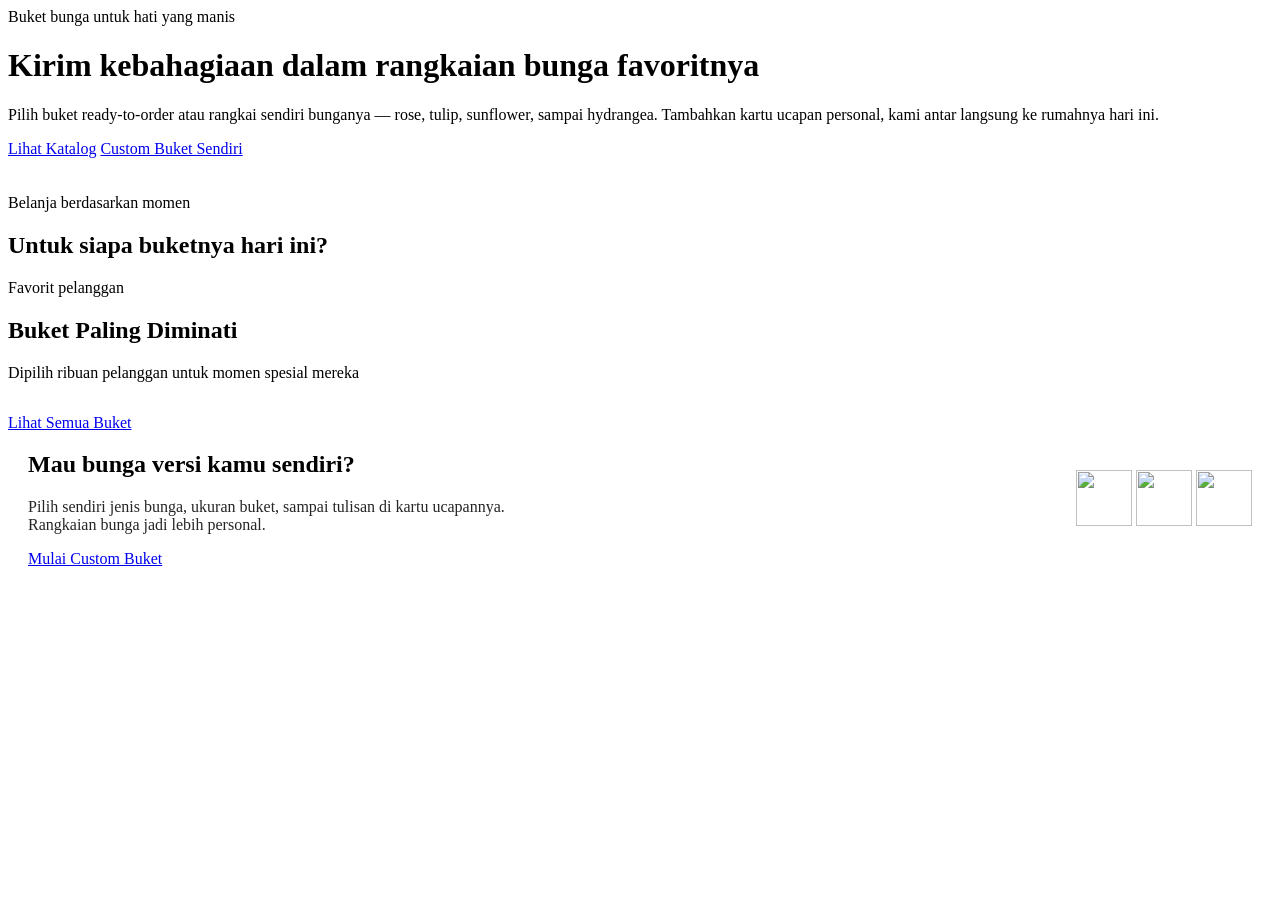
==== index.html @ 4e60175f "Add files via upload" ====
<!DOCTYPE html>
<html lang="id">
<head>
<meta charset="UTF-8">
<meta name="viewport" content="width=device-width, initial-scale=1.0">
<title>Bloomie — Buket Bunga Segar untuk Setiap Momen</title>
<meta name="description" content="Toko buket bunga online: rose, tulip, sunflower, lily, dan lainnya. Bisa custom bunga & kartu ucapan, bayar via QRIS/VA, diantar langsung ke rumahmu.">
<link rel="stylesheet" href="css/style.css">
</head>
<body>

<div id="navbar-placeholder"></div>

<header class="hero">
  <div class="petals-holder" id="petalsHolder"></div>
  <span class="hero-eyebrow">Buket bunga untuk hati yang manis</span>
  <h1>Kirim <span>kebahagiaan</span> dalam rangkaian bunga favoritnya</h1>
  <p class="lead">Pilih buket ready-to-order atau rangkai sendiri bunganya — rose, tulip, sunflower, sampai hydrangea. Tambahkan kartu ucapan personal, kami antar langsung ke rumahnya hari ini.</p>
  <div class="hero-ctas">
    <a href="catalog.html" class="btn btn-primary">Lihat Katalog</a>
    <a href="catalog.html#custom" class="btn btn-secondary">Custom Buket Sendiri</a>
  </div>
  <div class="hero-flowers" aria-hidden="true">
    <img src="assets/flowers/rose.svg" alt="">
    <img src="assets/flowers/tulip.svg" alt="">
    <img src="assets/flowers/sunflower.svg" alt="">
    <img src="assets/flowers/lily.svg" alt="">
    <img src="assets/flowers/hydrangea.svg" alt="">
  </div>
</header>

<div class="pixel-strip" aria-hidden="true">
  <img class="pixel-flower" src="assets/icons/pixel-flower.svg" alt="">
  <img class="pixel-flower" src="assets/icons/pixel-flower.svg" alt="">
  <img class="pixel-flower" src="assets/icons/pixel-flower.svg" alt="">
  <img class="pixel-flower" src="assets/icons/pixel-flower.svg" alt="">
  <img class="pixel-flower" src="assets/icons/pixel-flower.svg" alt="">
  <img class="pixel-flower" src="assets/icons/pixel-flower.svg" alt="">
</div>

<section class="section">
  <div class="container">
    <div class="section-head">
      <span class="eyebrow">Belanja berdasarkan momen</span>
      <h2>Untuk siapa buketnya hari ini?</h2>
    </div>
    <div class="chip-row" id="categoryChips"></div>
  </div>
</section>

<section class="section" style="padding-top:0">
  <div class="container">
    <div class="section-head">
      <span class="eyebrow">Favorit pelanggan</span>
      <h2>Buket Paling Diminati</h2>
      <p>Dipilih ribuan pelanggan untuk momen spesial mereka</p>
    </div>
    <div class="grid" id="featuredGrid"></div>
    <div class="center" style="margin-top:32px">
      <a href="catalog.html" class="btn btn-outline">Lihat Semua Buket</a>
    </div>
  </div>
</section>

<section class="section" style="background:var(--pink); border-radius:40px; margin:0 20px;">
  <div class="container" style="display:flex; align-items:center; justify-content:space-between; gap:24px; flex-wrap:wrap;">
    <div style="max-width:480px">
      <h2>Mau bunga versi kamu sendiri?</h2>
      <p style="color:var(--ink);opacity:.85;margin-top:8px">Pilih sendiri jenis bunga, ukuran buket, sampai tulisan di kartu ucapannya. Rangkaian bunga jadi lebih personal.</p>
      <a href="catalog.html" class="btn btn-primary" style="margin-top:18px">Mulai Custom Buket</a>
    </div>
    <div class="hero-flowers" aria-hidden="true">
      <img src="assets/flowers/gerbera.svg" alt="" style="width:56px;height:56px">
      <img src="assets/flowers/daisy.svg" alt="" style="width:56px;height:56px">
      <img src="assets/flowers/anyelir.svg" alt="" style="width:56px;height:56px">
    </div>
  </div>
</section>

<div id="footer-placeholder"></div>

<script src="js/data.js"></script>
<script src="js/app.js"></script>
<script>
  renderChrome('home');
  initPetals(document.getElementById('petalsHolder'), 10);

  const chipsEl = document.getElementById('categoryChips');
  chipsEl.innerHTML = CATEGORIES.map(c => `
    <a href="catalog.html?cat=${c.id}" class="chip">
      <img src="${c.icon}" alt="">
      <span>${c.name}</span>
    </a>`).join('');

  const featured = PRODUCTS.filter(p => p.badge === 'Best Seller').slice(0,4);
  const featuredGrid = document.getElementById('featuredGrid');
  featuredGrid.innerHTML = featured.map(p => `
    <div class="card">
      <div class="card-media">
        <a href="product.html?id=${p.id}"><img src="${p.img}" alt="${p.name}"></a>
        <button class="wish-btn ${isWished(p.id)?'active':''}" data-id="${p.id}" aria-label="Wishlist">
          <img src="assets/icons/heart-outline.svg" width="18" height="18" alt="">
        </button>
      </div>
      <div class="card-body">
        <span class="card-cat">${p.badge||''}</span>
        <a href="product.html?id=${p.id}"><h3 class="card-title">${p.name}</h3></a>
        <span class="card-price">${formatIDR(p.price)}</span>
      </div>
      <div class="card-foot">
        <a href="product.html?id=${p.id}" class="btn btn-primary btn-sm btn-block">Lihat Detail</a>
      </div>
    </div>`).join('');

  featuredGrid.querySelectorAll('.wish-btn').forEach(btn=>{
    btn.addEventListener('click', ()=>{
      const wished = toggleWishlist(btn.dataset.id);
      btn.classList.toggle('active', wished);
    });
  });
</script>
</body>
</html>
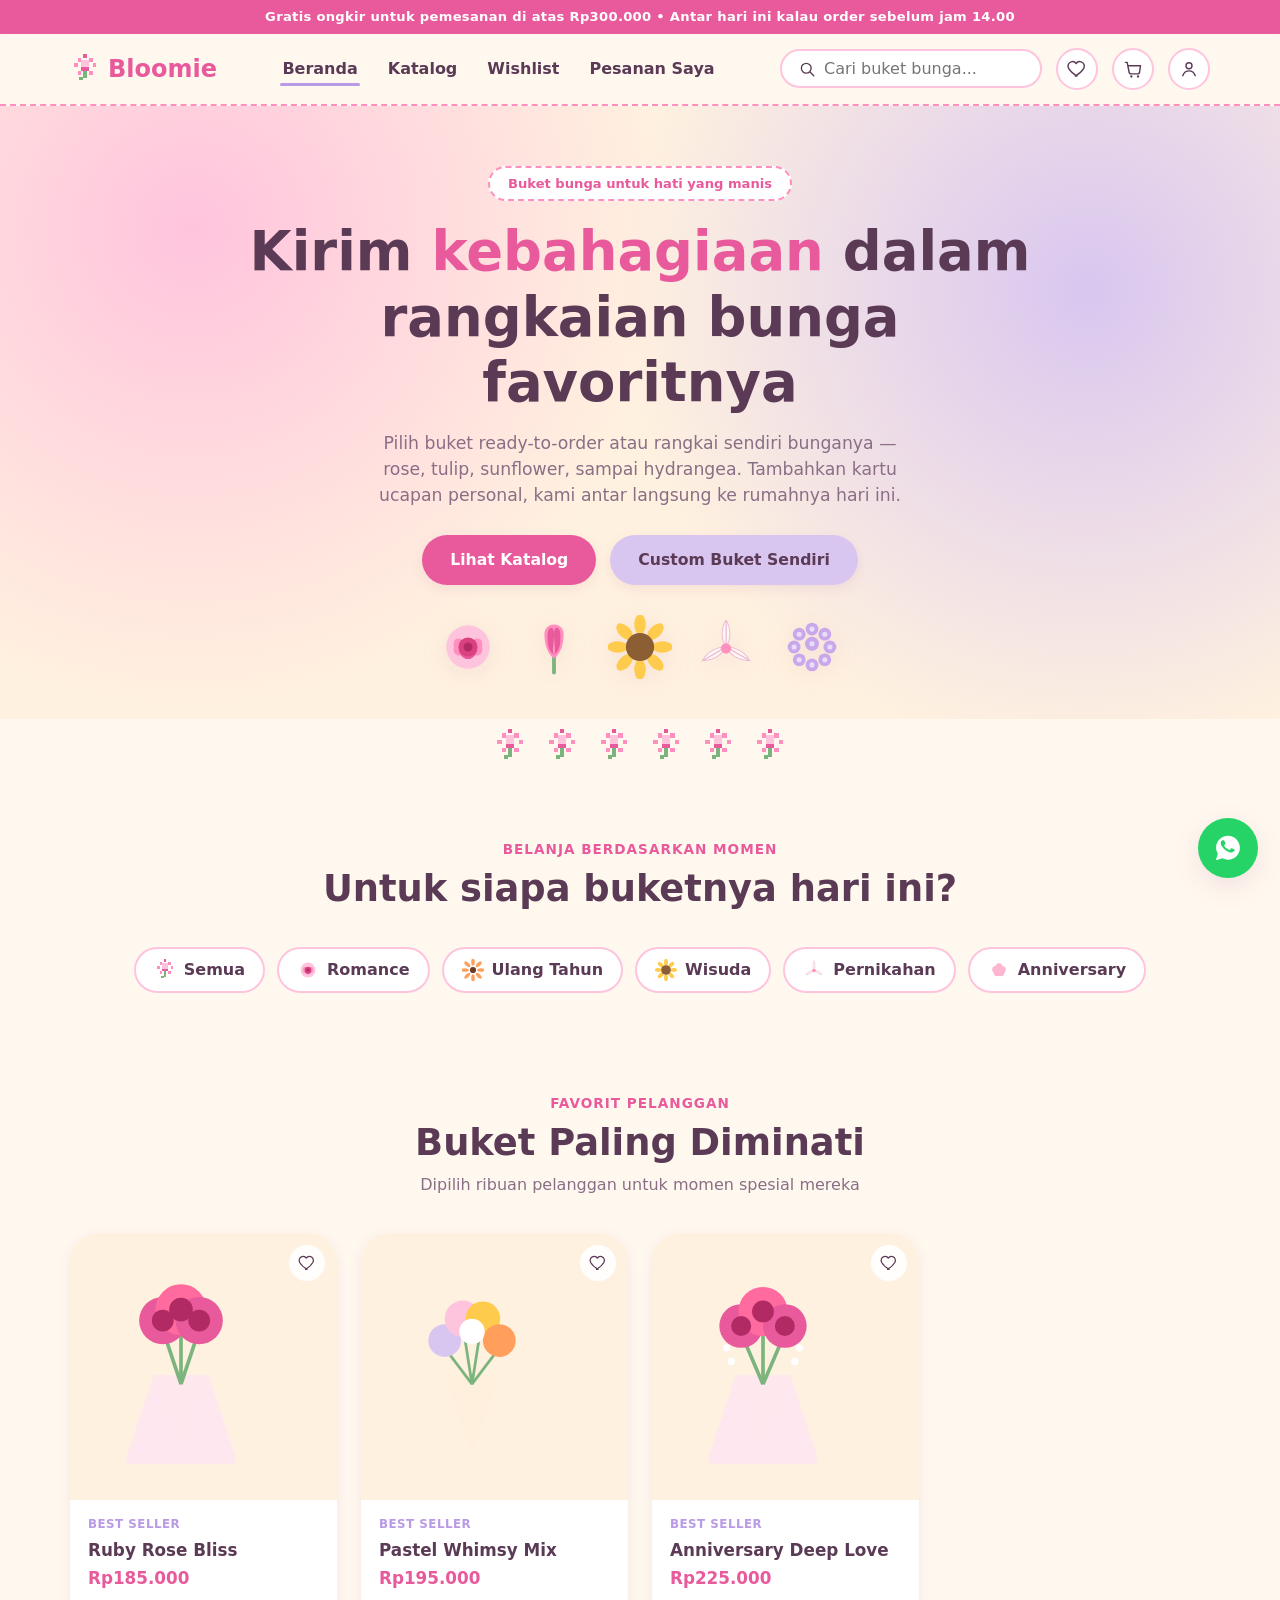
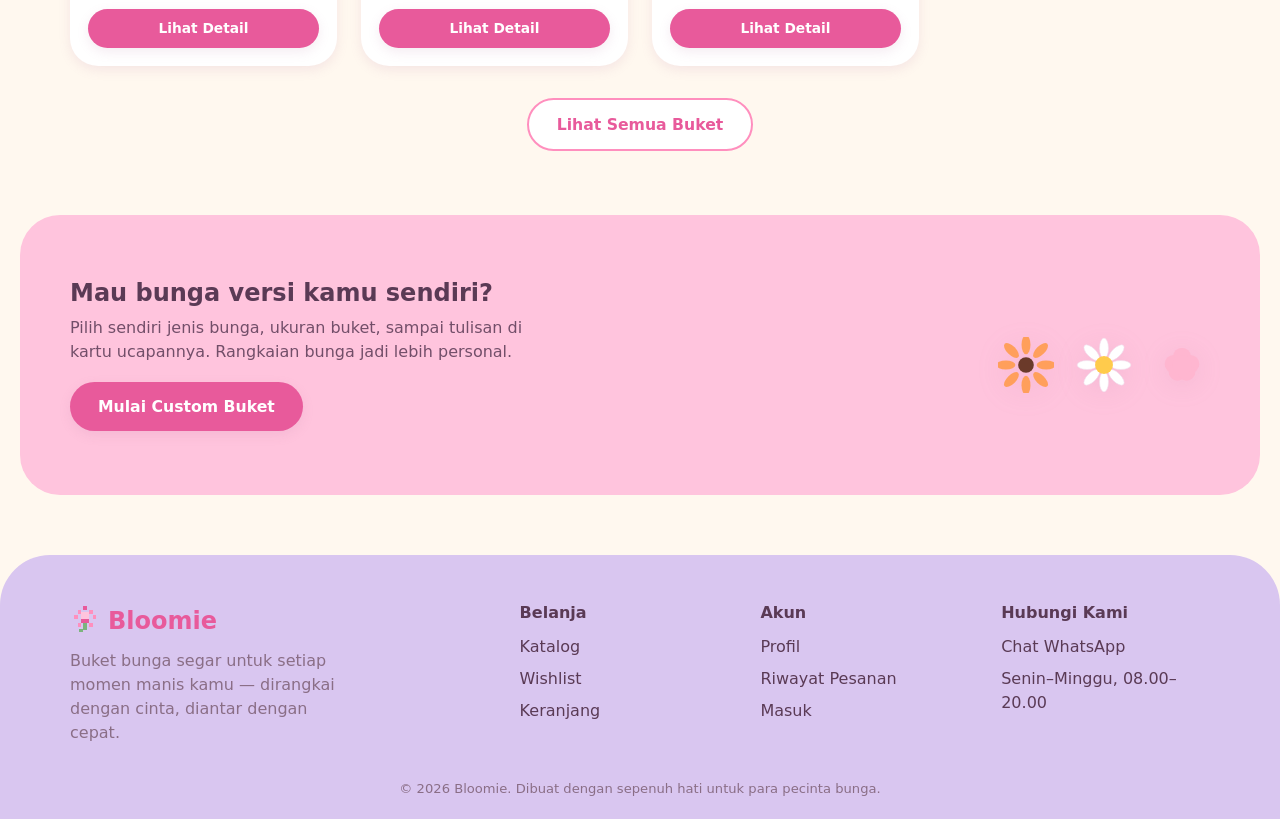
==== commit 0f07e725: "Add files via upload" ====
--- a/index.html
+++ b/index.html
@@ -5,7 +5,7 @@
 <meta name="viewport" content="width=device-width, initial-scale=1.0">
 <title>Bloomie — Buket Bunga Segar untuk Setiap Momen</title>
 <meta name="description" content="Toko buket bunga online: rose, tulip, sunflower, lily, dan lainnya. Bisa custom bunga & kartu ucapan, bayar via QRIS/VA, diantar langsung ke rumahmu.">
-<link rel="stylesheet" href="css/style.css">
+<link rel="stylesheet" href="style.css">
 </head>
 <body>
 
@@ -21,21 +21,21 @@
     <a href="catalog.html#custom" class="btn btn-secondary">Custom Buket Sendiri</a>
   </div>
   <div class="hero-flowers" aria-hidden="true">
-    <img src="assets/flowers/rose.svg" alt="">
-    <img src="assets/flowers/tulip.svg" alt="">
-    <img src="assets/flowers/sunflower.svg" alt="">
-    <img src="assets/flowers/lily.svg" alt="">
-    <img src="assets/flowers/hydrangea.svg" alt="">
+    <img src="flower-rose.svg" alt="">
+    <img src="flower-tulip.svg" alt="">
+    <img src="flower-sunflower.svg" alt="">
+    <img src="flower-lily.svg" alt="">
+    <img src="flower-hydrangea.svg" alt="">
   </div>
 </header>
 
 <div class="pixel-strip" aria-hidden="true">
-  <img class="pixel-flower" src="assets/icons/pixel-flower.svg" alt="">
-  <img class="pixel-flower" src="assets/icons/pixel-flower.svg" alt="">
-  <img class="pixel-flower" src="assets/icons/pixel-flower.svg" alt="">
-  <img class="pixel-flower" src="assets/icons/pixel-flower.svg" alt="">
-  <img class="pixel-flower" src="assets/icons/pixel-flower.svg" alt="">
-  <img class="pixel-flower" src="assets/icons/pixel-flower.svg" alt="">
+  <img class="pixel-flower" src="icon-pixel-flower.svg" alt="">
+  <img class="pixel-flower" src="icon-pixel-flower.svg" alt="">
+  <img class="pixel-flower" src="icon-pixel-flower.svg" alt="">
+  <img class="pixel-flower" src="icon-pixel-flower.svg" alt="">
+  <img class="pixel-flower" src="icon-pixel-flower.svg" alt="">
+  <img class="pixel-flower" src="icon-pixel-flower.svg" alt="">
 </div>
 
 <section class="section">
@@ -70,17 +70,17 @@
       <a href="catalog.html" class="btn btn-primary" style="margin-top:18px">Mulai Custom Buket</a>
     </div>
     <div class="hero-flowers" aria-hidden="true">
-      <img src="assets/flowers/gerbera.svg" alt="" style="width:56px;height:56px">
-      <img src="assets/flowers/daisy.svg" alt="" style="width:56px;height:56px">
-      <img src="assets/flowers/anyelir.svg" alt="" style="width:56px;height:56px">
+      <img src="flower-gerbera.svg" alt="" style="width:56px;height:56px">
+      <img src="flower-daisy.svg" alt="" style="width:56px;height:56px">
+      <img src="flower-anyelir.svg" alt="" style="width:56px;height:56px">
     </div>
   </div>
 </section>
 
 <div id="footer-placeholder"></div>
 
-<script src="js/data.js"></script>
-<script src="js/app.js"></script>
+<script src="data.js"></script>
+<script src="app.js"></script>
 <script>
   renderChrome('home');
   initPetals(document.getElementById('petalsHolder'), 10);
@@ -99,7 +99,7 @@
       <div class="card-media">
         <a href="product.html?id=${p.id}"><img src="${p.img}" alt="${p.name}"></a>
         <button class="wish-btn ${isWished(p.id)?'active':''}" data-id="${p.id}" aria-label="Wishlist">
-          <img src="assets/icons/heart-outline.svg" width="18" height="18" alt="">
+          <img src="icon-heart-outline.svg" width="18" height="18" alt="">
         </button>
       </div>
       <div class="card-body">
--- a/style.css
+++ b/style.css
@@ -0,0 +1,438 @@
+/* =========================================================
+   BLOOMIE — Flower Bouquet Shop
+   Design tokens: pink / cream / lilac, cute rounded type,
+   pixel-flower motif as the signature decorative element.
+   ========================================================= */
+
+@import url('https://fonts.googleapis.com/css2?family=Baloo+2:wght@500;600;700;800&family=Quicksand:wght@400;500;600;700&display=swap');
+
+:root{
+  --pink:        #FFC4DD;
+  --pink-dark:   #FF8FBE;
+  --pink-deep:   #E85A9B;
+  --cream:       #FFF8EF;
+  --cream-soft:  #FFF1DF;
+  --lilac:       #D9C6F0;
+  --lilac-dark:  #B99AE6;
+  --ink:         #5A3A55;
+  --ink-soft:    #8A6E86;
+  --white:       #FFFFFF;
+  --shadow:      0 8px 24px rgba(184, 120, 160, 0.18);
+  --shadow-sm:   0 4px 12px rgba(184, 120, 160, 0.14);
+  --radius-lg:   28px;
+  --radius-md:   18px;
+  --radius-sm:   12px;
+  --radius-pill: 999px;
+  --font-display:'Baloo 2', system-ui, sans-serif;
+  --font-body:   'Quicksand', system-ui, sans-serif;
+}
+
+*{ box-sizing:border-box; margin:0; padding:0; }
+html{ scroll-behavior:smooth; }
+body{
+  font-family:var(--font-body);
+  background:var(--cream);
+  color:var(--ink);
+  line-height:1.5;
+  overflow-x:hidden;
+}
+img{ max-width:100%; display:block; }
+a{ text-decoration:none; color:inherit; }
+ul{ list-style:none; }
+button, input, select, textarea{ font-family:inherit; font-size:1rem; }
+h1,h2,h3,h4{ font-family:var(--font-display); color:var(--ink); line-height:1.2; }
+
+:focus-visible{
+  outline:3px solid var(--pink-deep);
+  outline-offset:2px;
+}
+
+@media (prefers-reduced-motion: reduce){
+  *{ animation-duration:0.01ms !important; animation-iteration-count:1 !important; transition-duration:0.01ms !important; }
+}
+
+.container{ max-width:1180px; margin:0 auto; padding:0 20px; }
+
+/* ---------- Buttons ---------- */
+.btn{
+  display:inline-flex; align-items:center; justify-content:center; gap:8px;
+  padding:13px 28px;
+  border:none; border-radius:var(--radius-pill);
+  font-family:var(--font-display); font-weight:600; font-size:0.98rem;
+  cursor:pointer;
+  transition:transform .18s cubic-bezier(.34,1.56,.64,1), box-shadow .18s ease, background .18s ease;
+  box-shadow:var(--shadow-sm);
+}
+.btn:hover{ transform:translateY(-2px) rotate(-1deg) scale(1.03); }
+.btn:active{ transform:translateY(0) scale(0.97); }
+.btn-primary{ background:var(--pink-deep); color:var(--white); }
+.btn-primary:hover{ background:#d94a8c; }
+.btn-secondary{ background:var(--lilac); color:var(--ink); }
+.btn-secondary:hover{ background:var(--lilac-dark); color:var(--white); }
+.btn-outline{ background:var(--white); color:var(--pink-deep); border:2px solid var(--pink-dark); box-shadow:none; }
+.btn-outline:hover{ background:var(--pink); }
+.btn-ghost{ background:transparent; color:var(--ink); box-shadow:none; padding:10px 16px; }
+.btn-block{ width:100%; }
+.btn-sm{ padding:9px 18px; font-size:0.86rem; }
+
+/* ---------- Top announcement bar ---------- */
+.announce{
+  background:var(--pink-deep); color:var(--white);
+  text-align:center; font-size:0.82rem; font-weight:600;
+  padding:7px 12px; letter-spacing:.3px;
+}
+
+/* ---------- Navbar ---------- */
+.navbar{
+  position:sticky; top:0; z-index:100;
+  background:rgba(255,248,239,0.92); backdrop-filter:blur(8px);
+  border-bottom:2px dashed var(--pink-dark);
+}
+.nav-inner{
+  display:flex; align-items:center; justify-content:space-between;
+  padding:14px 20px; gap:16px;
+}
+.logo{
+  display:flex; align-items:center; gap:8px;
+  font-family:var(--font-display); font-weight:800; font-size:1.5rem; color:var(--pink-deep);
+}
+.logo .logo-pixel{ width:30px; height:30px; }
+.nav-links{ display:flex; gap:26px; align-items:center; }
+.nav-links a{
+  font-weight:600; color:var(--ink); position:relative; padding:6px 2px;
+}
+.nav-links a::after{
+  content:''; position:absolute; left:0; bottom:-2px; width:0; height:3px;
+  background:var(--lilac-dark); border-radius:2px; transition:width .2s ease;
+}
+.nav-links a:hover::after, .nav-links a.active::after{ width:100%; }
+.nav-actions{ display:flex; align-items:center; gap:14px; }
+.icon-btn{
+  position:relative; width:42px; height:42px; border-radius:50%;
+  background:var(--white); border:2px solid var(--pink); display:flex;
+  align-items:center; justify-content:center; cursor:pointer;
+  transition:transform .18s ease, background .18s ease;
+}
+.icon-btn:hover{ transform:scale(1.1) rotate(-6deg); background:var(--pink); }
+.icon-btn svg{ width:20px; height:20px; }
+.badge{
+  position:absolute; top:-6px; right:-6px; background:var(--pink-deep); color:#fff;
+  font-size:0.65rem; font-weight:700; min-width:18px; height:18px; border-radius:50%;
+  display:flex; align-items:center; justify-content:center; padding:0 4px;
+}
+.search-box{
+  display:flex; align-items:center; gap:8px; background:var(--white);
+  border:2px solid var(--pink); border-radius:var(--radius-pill); padding:8px 16px;
+  min-width:220px;
+}
+.search-box input{ border:none; outline:none; background:transparent; flex:1; color:var(--ink); }
+.hamburger{ display:none; background:none; border:none; cursor:pointer; }
+
+@media(max-width:900px){
+  .nav-links{
+    position:fixed; inset:64px 0 auto 0; background:var(--cream); flex-direction:column;
+    padding:20px; gap:18px; box-shadow:var(--shadow); transform:translateY(-120%);
+    transition:transform .25s ease; border-bottom:3px dashed var(--pink-dark);
+  }
+  .nav-links.open{ transform:translateY(0); }
+  .hamburger{ display:block; }
+  .search-box{ display:none; }
+}
+
+/* ---------- Pixel flower motif ---------- */
+.pixel-strip{
+  display:flex; align-items:flex-end; justify-content:center; gap:18px;
+  padding:10px 0; overflow:hidden; flex-wrap:wrap;
+}
+.pixel-flower{ width:34px; height:34px; animation:bloom-bounce 2.6s ease-in-out infinite; }
+.pixel-flower:nth-child(2n){ animation-delay:.3s; }
+.pixel-flower:nth-child(3n){ animation-delay:.6s; }
+.pixel-flower:nth-child(4n){ animation-delay:.9s; }
+@keyframes bloom-bounce{
+  0%,100%{ transform:translateY(0) rotate(0deg); }
+  50%{ transform:translateY(-8px) rotate(-6deg); }
+}
+
+.petal-fall{ position:fixed; inset:0; pointer-events:none; z-index:5; overflow:hidden; }
+.petal{
+  position:absolute; top:-30px; width:14px; height:14px; opacity:.85;
+  animation:fall linear infinite;
+}
+@keyframes fall{
+  0%{ transform:translateY(0) translateX(0) rotate(0deg); }
+  100%{ transform:translateY(110vh) translateX(var(--drift,30px)) rotate(360deg); }
+}
+
+/* ---------- Hero ---------- */
+.hero{
+  position:relative; padding:60px 20px 40px; text-align:center;
+  background:
+    radial-gradient(circle at 15% 20%, var(--pink) 0%, transparent 40%),
+    radial-gradient(circle at 85% 30%, var(--lilac) 0%, transparent 40%),
+    var(--cream-soft);
+  overflow:hidden;
+}
+.hero-eyebrow{
+  display:inline-block; background:var(--white); color:var(--pink-deep);
+  font-weight:700; font-size:0.82rem; padding:6px 18px; border-radius:var(--radius-pill);
+  border:2px dashed var(--pink-dark); margin-bottom:18px;
+}
+.hero h1{
+  font-size:clamp(2rem, 5vw, 3.4rem); font-weight:800; max-width:820px; margin:0 auto 16px;
+}
+.hero h1 span{ color:var(--pink-deep); position:relative; }
+.hero p.lead{ max-width:560px; margin:0 auto 26px; color:var(--ink-soft); font-size:1.08rem; }
+.hero-ctas{ display:flex; gap:14px; justify-content:center; flex-wrap:wrap; margin-bottom:30px; }
+
+.hero-flowers{
+  display:flex; justify-content:center; gap:22px; flex-wrap:wrap; margin-top:20px;
+}
+.hero-flowers img{ width:64px; height:64px; animation:float-y 3.4s ease-in-out infinite; filter:drop-shadow(var(--shadow-sm)); }
+.hero-flowers img:nth-child(2n){ animation-delay:.4s; }
+.hero-flowers img:nth-child(3n){ animation-delay:.8s; }
+@keyframes float-y{ 0%,100%{transform:translateY(0);} 50%{transform:translateY(-14px);} }
+
+/* ---------- Section heading ---------- */
+.section{ padding:64px 0; }
+.section-head{ text-align:center; margin-bottom:36px; }
+.section-head .eyebrow{
+  color:var(--pink-deep); font-weight:700; font-size:0.85rem; letter-spacing:1px; text-transform:uppercase;
+}
+.section-head h2{ font-size:clamp(1.6rem,3vw,2.3rem); margin-top:6px; }
+.section-head p{ color:var(--ink-soft); margin-top:8px; }
+
+/* ---------- Category chips ---------- */
+.chip-row{ display:flex; gap:12px; flex-wrap:wrap; justify-content:center; margin-bottom:34px; }
+.chip{
+  display:flex; align-items:center; gap:8px; background:var(--white); border:2px solid var(--pink);
+  border-radius:var(--radius-pill); padding:9px 18px; font-weight:600; cursor:pointer;
+  transition:all .18s ease;
+}
+.chip img{ width:22px; height:22px; }
+.chip:hover, .chip.active{ background:var(--pink-deep); color:var(--white); border-color:var(--pink-deep); transform:translateY(-2px); }
+
+/* ---------- Product grid & card ---------- */
+.grid{
+  display:grid; grid-template-columns:repeat(auto-fill, minmax(240px,1fr)); gap:24px;
+}
+.card{
+  background:var(--white); border-radius:var(--radius-lg); overflow:hidden;
+  box-shadow:var(--shadow-sm); transition:transform .2s ease, box-shadow .2s ease;
+  display:flex; flex-direction:column; position:relative;
+}
+.card:hover{ transform:translateY(-6px) rotate(-.6deg); box-shadow:var(--shadow); }
+.card-media{
+  aspect-ratio:1/1; background:var(--cream-soft); display:flex; align-items:center; justify-content:center;
+  padding:20px; position:relative;
+}
+.card-media img{ width:80%; transition:transform .3s ease; }
+.card:hover .card-media img{ transform:scale(1.08) rotate(2deg); }
+.wish-btn{
+  position:absolute; top:12px; right:12px; width:36px; height:36px; border-radius:50%;
+  background:rgba(255,255,255,.9); border:none; display:flex; align-items:center; justify-content:center;
+  cursor:pointer; transition:transform .15s ease;
+}
+.wish-btn:hover{ transform:scale(1.15); }
+.wish-btn svg{ width:18px; height:18px; }
+.wish-btn.active svg path{ fill:var(--pink-deep); stroke:var(--pink-deep); }
+.card-body{ padding:16px 18px 18px; display:flex; flex-direction:column; gap:6px; flex:1; }
+.card-cat{ font-size:0.74rem; color:var(--lilac-dark); font-weight:700; text-transform:uppercase; letter-spacing:.5px; }
+.card-title{ font-family:var(--font-display); font-weight:700; font-size:1.05rem; }
+.card-price{ color:var(--pink-deep); font-weight:700; margin-top:auto; font-size:1.05rem; }
+.card-foot{ display:flex; gap:8px; padding:0 18px 18px; }
+
+.empty-state{
+  text-align:center; padding:60px 20px; color:var(--ink-soft);
+}
+.empty-state img{ width:90px; margin:0 auto 16px; }
+
+/* ---------- Footer ---------- */
+.footer{
+  background:var(--lilac); color:var(--ink); padding:48px 0 20px; margin-top:60px;
+  border-top-left-radius:50px; border-top-right-radius:50px;
+}
+.footer-grid{ display:grid; grid-template-columns:2fr 1fr 1fr 1fr; gap:32px; }
+.footer h4{ margin-bottom:12px; font-size:1rem; }
+.footer ul li{ margin-bottom:8px; }
+.footer ul a:hover{ text-decoration:underline; }
+.footer-bottom{ text-align:center; margin-top:34px; font-size:0.82rem; color:var(--ink-soft); }
+@media(max-width:760px){ .footer-grid{ grid-template-columns:1fr 1fr; } }
+
+/* ---------- WhatsApp float ---------- */
+.wa-float{
+  position:fixed; bottom:22px; right:22px; z-index:200;
+  width:60px; height:60px; border-radius:50%; background:#25D366; color:#fff;
+  display:flex; align-items:center; justify-content:center; box-shadow:var(--shadow);
+  animation:wa-pulse 2.4s ease-in-out infinite; cursor:pointer;
+}
+.wa-float svg{ width:30px; height:30px; }
+@keyframes wa-pulse{
+  0%,100%{ box-shadow:0 0 0 0 rgba(37,211,102,.5), var(--shadow); }
+  50%{ box-shadow:0 0 0 12px rgba(37,211,102,0), var(--shadow); }
+}
+
+/* ---------- Breadcrumb ---------- */
+.breadcrumb{ font-size:0.86rem; color:var(--ink-soft); margin:18px 0; }
+.breadcrumb a:hover{ text-decoration:underline; }
+
+/* ---------- Product detail ---------- */
+.product-detail{ display:grid; grid-template-columns:1fr 1fr; gap:48px; padding:20px 0 60px; align-items:flex-start; }
+.product-gallery{
+  background:var(--cream-soft); border-radius:var(--radius-lg); padding:40px;
+  display:flex; align-items:center; justify-content:center; position:sticky; top:100px;
+}
+.product-gallery img{ width:70%; animation:float-y 4s ease-in-out infinite; }
+.product-info h1{ font-size:1.9rem; margin-bottom:8px; }
+.product-price{ font-size:1.6rem; color:var(--pink-deep); font-weight:800; margin-bottom:16px; }
+.product-desc{ color:var(--ink-soft); margin-bottom:22px; }
+
+.option-block{ margin-bottom:24px; }
+.option-block > label{ font-weight:700; display:block; margin-bottom:10px; }
+.flower-picker{ display:grid; grid-template-columns:repeat(auto-fill,minmax(90px,1fr)); gap:10px; }
+.flower-option{
+  border:2px solid var(--pink); border-radius:var(--radius-md); padding:10px; text-align:center;
+  cursor:pointer; background:var(--white); transition:all .15s ease; position:relative;
+}
+.flower-option img{ width:44px; height:44px; margin:0 auto 6px; }
+.flower-option span{ font-size:0.76rem; font-weight:600; display:block; }
+.flower-option .qty-badge{
+  position:absolute; top:-8px; right:-8px; background:var(--pink-deep); color:#fff;
+  width:22px; height:22px; border-radius:50%; font-size:0.72rem; font-weight:700;
+  display:none; align-items:center; justify-content:center;
+}
+.flower-option.selected{ border-color:var(--pink-deep); background:var(--pink); }
+.flower-option.selected .qty-badge{ display:flex; }
+.qty-row{ display:flex; align-items:center; justify-content:center; gap:6px; margin-top:6px; }
+.qty-row button{
+  width:22px; height:22px; border-radius:50%; border:none; background:var(--pink-deep); color:#fff;
+  font-weight:700; cursor:pointer; line-height:1;
+}
+
+.size-row{ display:flex; gap:10px; flex-wrap:wrap; }
+.size-pill{
+  border:2px solid var(--pink); border-radius:var(--radius-pill); padding:9px 20px; cursor:pointer;
+  font-weight:600; background:var(--white); transition:all .15s ease;
+}
+.size-pill.selected{ background:var(--pink-deep); color:#fff; border-color:var(--pink-deep); }
+
+textarea.card-note{
+  width:100%; border:2px solid var(--pink); border-radius:var(--radius-md); padding:12px 14px;
+  resize:vertical; min-height:90px; outline:none; background:var(--white);
+}
+textarea.card-note:focus{ border-color:var(--pink-deep); }
+.char-count{ font-size:0.78rem; color:var(--ink-soft); text-align:right; margin-top:4px; }
+
+.qty-stepper{ display:flex; align-items:center; gap:14px; margin-bottom:20px; }
+.qty-stepper button{
+  width:38px; height:38px; border-radius:50%; border:2px solid var(--pink-dark); background:var(--white);
+  font-size:1.1rem; font-weight:700; cursor:pointer;
+}
+.qty-stepper span{ font-weight:700; font-size:1.1rem; min-width:24px; text-align:center; }
+.product-total{ font-weight:700; font-size:1.1rem; margin:16px 0; }
+.action-row{ display:flex; gap:12px; }
+
+@media(max-width:860px){
+  .product-detail{ grid-template-columns:1fr; }
+  .product-gallery{ position:static; }
+}
+
+/* ---------- Cart ---------- */
+.cart-layout{ display:grid; grid-template-columns:2fr 1fr; gap:32px; padding:30px 0 70px; align-items:flex-start; }
+.cart-item{
+  display:flex; gap:16px; background:var(--white); border-radius:var(--radius-md);
+  padding:16px; box-shadow:var(--shadow-sm); margin-bottom:16px; position:relative;
+}
+.cart-item img{ width:80px; height:80px; background:var(--cream-soft); border-radius:var(--radius-sm); padding:8px; }
+.cart-item-info{ flex:1; }
+.cart-item-info .name{ font-weight:700; font-family:var(--font-display); }
+.cart-item-info .meta{ font-size:0.82rem; color:var(--ink-soft); margin:4px 0; }
+.cart-item-remove{
+  position:absolute; top:10px; right:10px; background:none; border:none; cursor:pointer;
+  color:var(--ink-soft); font-size:1.1rem;
+}
+.cart-item-remove:hover{ color:var(--pink-deep); }
+.summary-box{
+  background:var(--white); border-radius:var(--radius-lg); padding:24px; box-shadow:var(--shadow-sm);
+  position:sticky; top:100px;
+}
+.summary-row{ display:flex; justify-content:space-between; margin-bottom:10px; color:var(--ink-soft); }
+.summary-row.total{ color:var(--ink); font-weight:700; font-size:1.15rem; border-top:2px dashed var(--pink); padding-top:12px; margin-top:12px; }
+
+/* ---------- Forms ---------- */
+.form-card{
+  background:var(--white); border-radius:var(--radius-lg); padding:34px; box-shadow:var(--shadow-sm);
+  max-width:480px; margin:40px auto;
+}
+.form-card h2{ text-align:center; margin-bottom:6px; }
+.form-card p.sub{ text-align:center; color:var(--ink-soft); margin-bottom:24px; font-size:0.9rem; }
+.field{ margin-bottom:16px; }
+.field label{ display:block; font-weight:600; margin-bottom:6px; font-size:0.9rem; }
+.field input, .field select, .field textarea{
+  width:100%; border:2px solid var(--pink); border-radius:var(--radius-sm); padding:11px 14px;
+  outline:none; background:var(--cream); transition:border-color .15s ease;
+}
+.field input:focus, .field select:focus, .field textarea:focus{ border-color:var(--pink-deep); background:var(--white); }
+.form-foot{ text-align:center; margin-top:16px; font-size:0.9rem; color:var(--ink-soft); }
+.form-foot a{ color:var(--pink-deep); font-weight:700; }
+.form-error{ background:#FFE3EC; color:#B23A63; padding:10px 14px; border-radius:var(--radius-sm); font-size:0.86rem; margin-bottom:14px; display:none; }
+
+/* ---------- Payment method cards ---------- */
+.pay-methods{ display:flex; flex-direction:column; gap:12px; }
+.pay-method{
+  border:2px solid var(--pink); border-radius:var(--radius-md); padding:14px 16px; cursor:pointer;
+  display:flex; align-items:center; gap:14px; transition:all .15s ease; background:var(--white);
+}
+.pay-method.selected{ border-color:var(--pink-deep); background:var(--pink); }
+.pay-method .pm-icon{
+  width:44px; height:44px; border-radius:10px; background:var(--cream-soft); display:flex;
+  align-items:center; justify-content:center; font-weight:800; font-family:var(--font-display); color:var(--pink-deep);
+  flex-shrink:0;
+}
+.pay-method .pm-name{ font-weight:700; }
+.pay-method .pm-desc{ font-size:0.8rem; color:var(--ink-soft); }
+.va-box{
+  background:var(--cream-soft); border:2px dashed var(--pink-dark); border-radius:var(--radius-md);
+  padding:18px; text-align:center; margin-top:16px;
+}
+.va-code{ font-family:var(--font-display); font-size:1.5rem; font-weight:800; color:var(--pink-deep); letter-spacing:2px; margin:8px 0; }
+.copy-btn{ font-size:0.8rem; }
+
+/* ---------- Order history ---------- */
+.order-card{
+  background:var(--white); border-radius:var(--radius-md); padding:18px 20px; box-shadow:var(--shadow-sm);
+  margin-bottom:16px;
+}
+.order-head{ display:flex; justify-content:space-between; align-items:center; flex-wrap:wrap; gap:8px; margin-bottom:10px; }
+.order-status{
+  font-size:0.76rem; font-weight:700; padding:5px 12px; border-radius:var(--radius-pill);
+  background:var(--lilac); color:var(--ink);
+}
+.order-status.paid{ background:#CDEFDB; color:#2E7D50; }
+.order-status.pending{ background:#FFE7C2; color:#A6650A; }
+.order-items-mini{ display:flex; gap:8px; flex-wrap:wrap; margin-bottom:10px; }
+.order-items-mini img{ width:44px; height:44px; background:var(--cream-soft); border-radius:8px; padding:4px; }
+
+/* ---------- Profile ---------- */
+.profile-grid{ display:grid; grid-template-columns:220px 1fr; gap:28px; padding:30px 0 60px; }
+.profile-nav{ display:flex; flex-direction:column; gap:8px; }
+.profile-nav button{
+  text-align:left; padding:12px 16px; border-radius:var(--radius-md); border:none; background:var(--white);
+  cursor:pointer; font-weight:600; box-shadow:var(--shadow-sm);
+}
+.profile-nav button.active{ background:var(--pink-deep); color:#fff; }
+.profile-panel{ background:var(--white); border-radius:var(--radius-lg); padding:28px; box-shadow:var(--shadow-sm); }
+@media(max-width:760px){ .profile-grid{ grid-template-columns:1fr; } }
+
+/* ---------- Toast ---------- */
+.toast{
+  position:fixed; bottom:26px; left:50%; transform:translateX(-50%) translateY(20px);
+  background:var(--ink); color:#fff; padding:12px 22px; border-radius:var(--radius-pill);
+  font-weight:600; box-shadow:var(--shadow); z-index:400; opacity:0; pointer-events:none;
+  transition:all .25s ease;
+}
+.toast.show{ opacity:1; transform:translateX(-50%) translateY(0); }
+
+/* ---------- Utility ---------- */
+.mt-0{margin-top:0;} .center{text-align:center;}
+.flex{ display:flex; } .gap-8{gap:8px;} .gap-12{gap:12px;}
+.hidden{ display:none !important; }
